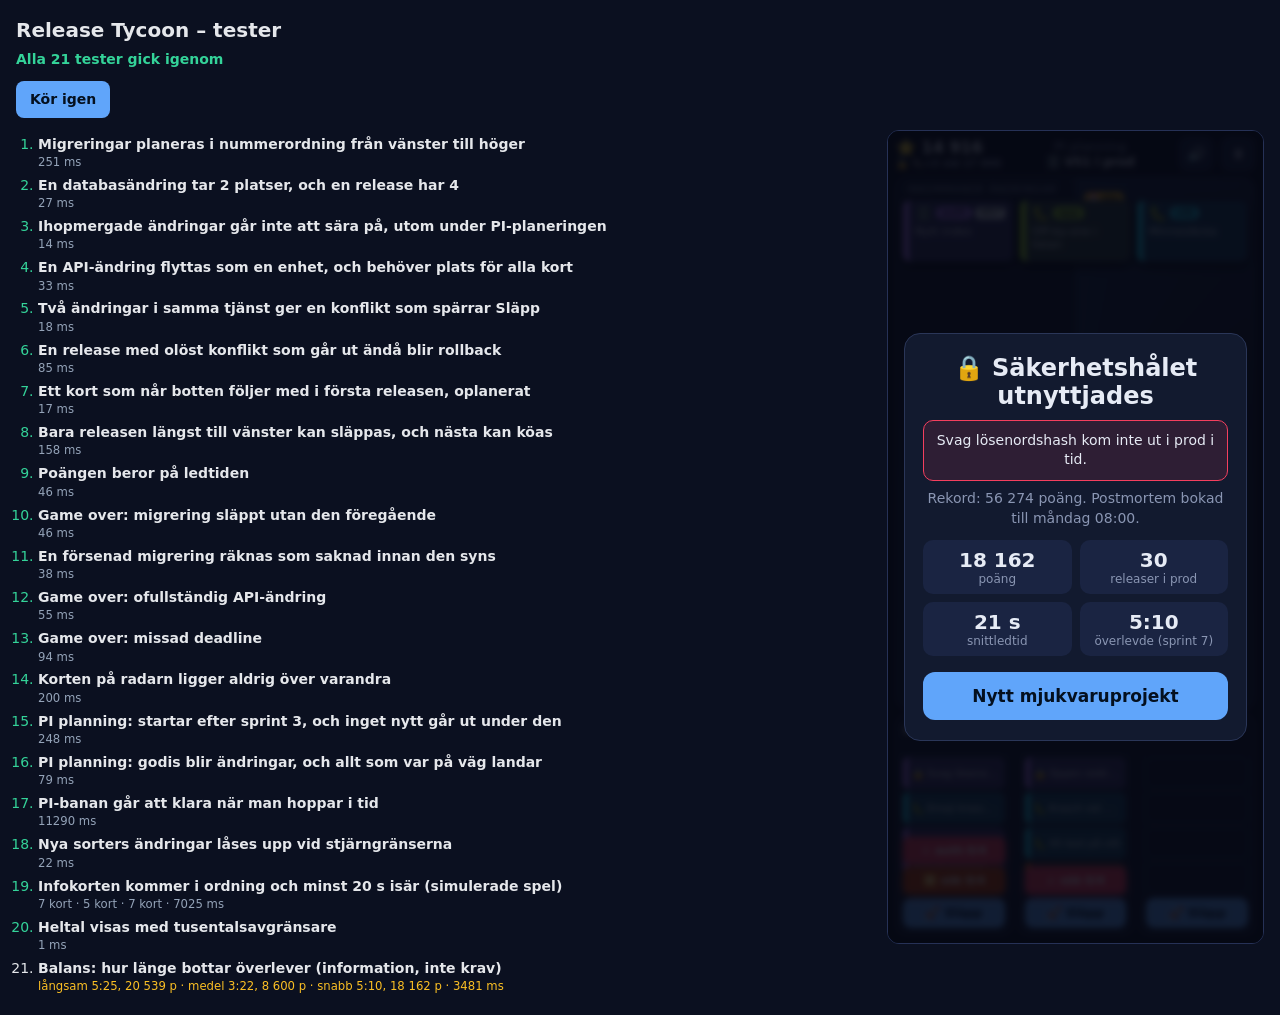
==== tests.html @ c7ff11cc "Genomgång: buggfixar, tester, README och uppdaterad CLAUDE.md - Det gick att köa en release under PI" ====
<!doctype html>
<html lang="sv">
<head>
  <meta charset="utf-8">
  <meta name="viewport" content="width=device-width, initial-scale=1">
  <title>Release Tycoon – tester</title>
  <style>
    :root { --bg: #0b1020; --panel: #141b33; --text: #e5e7eb; --muted: #94a3b8; --good: #34d399; --bad: #f43f5e; --warn: #fbbf24; }
    body { margin: 0; padding: 16px; background: var(--bg); color: var(--text); font: 14px/1.45 system-ui, sans-serif; }
    h1 { font-size: 20px; margin: 0 0 4px; }
    #sum { margin: 0 0 12px; color: var(--muted); }
    #sum.pass { color: var(--good); font-weight: 700; }
    #sum.fail { color: var(--bad); font-weight: 700; }
    ol { padding-left: 22px; margin: 0; }
    li { margin: 4px 0; }
    li.pass::marker { color: var(--good); }
    li.fail { color: var(--bad); }
    li small { display: block; color: var(--muted); white-space: pre-wrap; }
    li.fail small { color: #ffd0d8; }
    li.info small { color: var(--warn); }
    .wrap { display: flex; gap: 16px; align-items: flex-start; flex-wrap: wrap; }
    .results { flex: 1; min-width: 280px; }
    iframe { width: 375px; height: 812px; border: 1px solid #263156; border-radius: 12px; background: var(--panel); flex: none; }
    button { margin-bottom: 12px; padding: 8px 14px; border: 0; border-radius: 8px; background: #60a5fa; color: #04101f; font: inherit; font-weight: 800; }
  </style>
</head>
<body>
  <h1>Release Tycoon – tester</h1>
  <p id="sum">Laddar spelet…</p>
  <button id="again">Kör igen</button>
  <div class="wrap">
    <div class="results"><ol id="out"></ol></div>
    <iframe id="game" src="index.html?test" title="Spelet som testas"></iframe>
  </div>

<script>
// Each test runs inside the game's own window (via eval), so it sees the game's functions and `G` directly.
// The game's random spawns are switched off by fresh(); tests that need randomness (simulations) say so.

const HELPERS = `
var ALL_TIPS = ['conflict', 'db', 'dbOrder', 'sec', 'api', 'deadline', 'spont', 'apiBig', 'pi'];
function fresh(score) {
  start();
  for (const k of ALL_TIPS) G.seenTips.add(k);
  G.paused = true;          // the frame loop stays out of the way; tests drive update() themselves
  G.spawnIn = 1e9;          // no random spawns
  G.conflictIn = 1e9;       // no spontaneous conflicts
  G.score = score || 0;
}
function R(i) { return G.releases[i]; }
function run(seconds, step) { step = step || 0.05; for (let t = 0; t < seconds && G.running; t += step) update(step); }
function assert(cond, msg) { if (!cond) throw new Error(msg || 'assert failed'); }
function eq(a, b, msg) { if (a !== b) throw new Error((msg ? msg + ': ' : '') + 'expected ' + JSON.stringify(b) + ', got ' + JSON.stringify(a)); }
function overTitle() { return document.querySelector('#over-title').textContent; }
// A bot that plays a whole game at a given action rate; info cards and PI planning are clicked through.
function botGame(rate, maxSeconds) {
  start(); G.paused = true;
  const tips = [];
  let steps = 0;
  while (G.running && steps < maxSeconds * 20) {
    if (tipOpen) { tips.push([pages[0].dataset.key, G.t]); finishIntro(); G.paused = true; continue; }
    if (G.pi) { if (G.pi.phase === 'hunt') { G.pi.caught = 4; endHunt(); } if (tipOpen) continue; endPI(); }
    if (Math.random() < rate) {
      const c = [...G.cards.values()].filter((c) => c.where === 'inbox' && c.progress > 0.15).sort((a, b) => b.progress - a.progress)[0];
      if (c) for (const r of G.releases) { if (canPlace(c, r).ok) { tryPlace(c.id, r); break; } }
      const r0 = G.releases[0];
      for (const k of r0.conflicts) k.progress = CONFLICT_TAPS;
      if (r0.state === 'open' && r0.cards.length && !pipelineBusy() && !missingMigrations(r0).length && !incompleteApi(r0).length
        && (r0.cards.length >= 3 || r0.cards.some((id) => G.cards.get(id).dueLeft !== null))) startDeploy(r0);
    }
    update(0.05); steps++;
  }
  return { t: G.t, score: G.score, tips };
}
`;

const tests = [];
function test(name, fn) { tests.push({ name, fn }); }

// ---------- Planning rules ----------

test('Migreringar planeras i nummerordning från vänster till höger', () => {
  fresh(6000);
  const a = spawnCard('db', { dbv: 41 }), b = spawnCard('db', { dbv: 42 });
  G.nextDbv = 43;
  assert(tryPlace(b.id, R(0)), 'V42 ska gå att lägga i första releasen');
  eq(canPlace(a, R(1)).ok, false, 'V41 efter V42');
  eq(canPlace(a, R(0)).ok, true, 'V41 i samma release som V42');
});

test('En databasändring tar 2 platser, och en release har 4', () => {
  fresh(6000);
  const a = spawnCard('db', { dbv: 41 }), b = spawnCard('db', { dbv: 42 }), c = spawnCard('bug');
  G.nextDbv = 43;
  tryPlace(a.id, R(0)); tryPlace(b.id, R(0));
  eq(usedSlots(R(0)), 4);
  eq(canPlace(c, R(0)).ok, false, 'den femte platsen');
});

test('Ihopmergade ändringar går inte att sära på, utom under PI-planeringen', () => {
  fresh();
  const a = spawnCard('bug', { module: 'auth' }), b = spawnCard('bug', { module: 'kassa' });
  tryPlace(a.id, R(0));
  eq(isLocked(a), false, 'ensam i releasen');
  tryPlace(b.id, R(0));
  eq(isLocked(a), true, 'ihop med en annan');
  eq(canPlace(a, R(1)).ok, false, 'flytta en ihopmergad');
  G.pi = { phase: 'plan' };
  eq(isLocked(a), false, 'under PI-planeringen');
  G.pi = null;
});

test('En API-ändring flyttas som en enhet, och behöver plats för alla kort', () => {
  fresh(8000);
  spawnApiGroup();
  run(4);
  const cs = [...G.cards.values()].filter((c) => c.type === 'api');
  eq(cs.length, 2, 'server och klient');
  tryPlace(cs[0].id, R(0)); tryPlace(cs[1].id, R(0));
  assert(tryPlace(cs[0].id, R(1)), 'flytta servern');
  eq(cs[1].releaseId, R(1).id, 'klienten följer med');
  for (const m of ['auth', 'kassa', 'sok']) tryPlace(spawnCard('bug', { module: m }).id, R(2));
  eq(canPlace(cs[0], R(2)).ok, false, 'bara en plats kvar för två kort');
});

test('Två ändringar i samma tjänst ger en konflikt som spärrar Släpp', () => {
  fresh();
  const a = spawnCard('bug', { module: 'auth' }), b = spawnCard('bug', { module: 'auth' });
  tryPlace(a.id, R(0)); tryPlace(b.id, R(0));
  eq(R(0).conflicts.length, 1);
  shipEarly(0);
  eq(R(0).state, 'open', 'Släpp med olöst konflikt');
  for (let i = 0; i < CONFLICT_TAPS; i++) tapConflict(0, 0);
  shipEarly(0);
  eq(R(0).state, 'deploying', 'Släpp efter löst konflikt');
});

test('En release med olöst konflikt som går ut ändå blir rollback', () => {
  fresh();
  const a = spawnCard('bug', { module: 'auth' }), b = spawnCard('bug', { module: 'auth' });
  tryPlace(a.id, R(0)); tryPlace(b.id, R(0));
  startDeploy(R(0)); // as the boss would
  run(DEPLOY_TIME + 0.5);
  eq(G.running, true);
  eq(a.where, 'inbox'); eq(b.where, 'inbox');
  eq(G.shipped, 0);
});

test('Ett kort som når botten följer med i första releasen, oplanerat', () => {
  fresh();
  const c = spawnCard('bug');
  c.progress = 0.999;
  update(0.05);
  eq(c.where, 'release');
  eq(c.releaseId, R(0).id);
  eq(c.unplanned, true);
});

// ---------- Releasing ----------

test('Bara releasen längst till vänster kan släppas, och nästa kan köas', () => {
  fresh();
  const a = spawnCard('bug', { module: 'auth' }), b = spawnCard('bug', { module: 'kassa' });
  tryPlace(a.id, R(0)); tryPlace(b.id, R(1));
  const second = R(1).id;
  shipEarly(1);
  eq(R(1).state, 'open', 'släppa den andra först');
  shipEarly(0);
  eq(R(0).state, 'deploying');
  shipEarly(1);
  eq(R(1).queued, true, 'köa den andra');
  run(DEPLOY_TIME + 0.5);
  eq(G.shipped, 1);
  eq(R(0).id, second, 'den köade är nu först');
  eq(R(0).state, 'deploying', 'och deployas direkt');
});

test('Poängen beror på ledtiden', () => {
  fresh();
  const a = spawnCard('bug');
  tryPlace(a.id, R(0)); startDeploy(R(0));
  run(DEPLOY_TIME + 0.2);
  eq(G.shipped, 1);
  assert(G.score >= 180 && G.score <= 190, 'en buggfix ute efter ~4 s ska ge ~187 p, gav ' + G.score);
});

test('Game over: migrering släppt utan den föregående', () => {
  fresh(6000);
  spawnCard('db', { dbv: 41 });
  const b = spawnCard('db', { dbv: 42 });
  G.nextDbv = 43;
  tryPlace(b.id, R(0)); startDeploy(R(0));
  run(DEPLOY_TIME + 0.5);
  eq(G.running, false);
  assert(overTitle().includes('fel ordning'), overTitle());
});

test('En försenad migrering räknas som saknad innan den syns', () => {
  fresh(6000);
  G.pendingDbv.add(41); G.nextDbv = 43;
  const b = spawnCard('db', { dbv: 42 });
  tryPlace(b.id, R(0));
  eq(missingMigrations(R(0)).map((c) => c.dbv).join(','), '41');
  render();
  assert(laneEls[0].textContent.includes('V41 saknas'), 'varningen i releasen');
});

test('Game over: ofullständig API-ändring', () => {
  fresh(8000);
  spawnApiGroup();
  const server = [...G.cards.values()].find((c) => c.type === 'api');
  tryPlace(server.id, R(0)); startDeploy(R(0));
  run(DEPLOY_TIME + 0.5);
  eq(G.running, false);
  assert(overTitle().includes('Ofullständig'), overTitle());
});

test('Game over: missad deadline', () => {
  fresh(4000);
  const s = spawnCard('sec');
  s.dueLeft = 0.1;
  update(0.2);
  eq(G.running, false);
  assert(overTitle().includes('Säkerhetshålet'), overTitle());
});

// ---------- The radar ----------

test('Korten på radarn ligger aldrig över varandra', () => {
  fresh();
  for (let i = 0; i < 6; i++) spawnCard('bug');
  G.t = 400; // later cards fall faster and catch up
  for (let i = 0; i < 12; i++) spawnCard('bug');
  let worst = Infinity;
  for (let s = 0; s < 600 && G.running; s++) {
    update(0.05);
    const gap = cardGap();
    const inbox = [...G.cards.values()].filter((c) => c.where === 'inbox');
    for (const a of inbox) for (const b of inbox) {
      if (a.id < b.id && a.col === b.col) worst = Math.min(worst, Math.abs(a.progress - b.progress) / gap);
    }
  }
  assert(worst >= 0.999, 'två kort i samma kolumn för nära: ' + worst.toFixed(3) + ' kort isär');
});

// ---------- PI planning ----------

test('PI planning: startar efter sprint 3, och inget nytt går ut under den', () => {
  fresh();
  const a = spawnCard('bug', { module: 'auth' }), b = spawnCard('bug', { module: 'kassa' });
  tryPlace(a.id, R(0)); tryPlace(b.id, R(1));
  startDeploy(R(0));
  G.t = 134.9; G.sprint = 3;
  update(0.2);
  assert(G.pi && G.pi.phase === 'hunt', 'PI planning ska ha startat');
  shipEarly(1);
  assert(!R(1).queued, 'gick att köa en release under PI planning');
  const t0 = G.t;
  for (let i = 0; i < 120; i++) piUpdate(0.05);
  eq(G.shipped, 1, 'pågående deploy går klart');
  eq(G.t, t0, 'klockan står still');
  eq(R(0).state, 'open', 'ingen ny deploy');
});

test('PI planning: godis blir ändringar, och allt som var på väg landar', () => {
  fresh();
  G.t = 134.9; G.sprint = 3;
  update(0.2);
  G.scheduled.push({ at: 99, fn: () => spawnCard('bug', { title: 'Försenad' }) });
  if (G.pi.phase === 'hunt') { G.pi.caught = 3; endHunt(); }
  eq([...G.cards.values()].filter((c) => c.type === 'story').length, 3, 'nya ändringar');
  assert([...G.cards.values()].some((c) => c.title === 'Försenad'), 'det försenade kortet');
  eq(G.scheduled.length, 0);
  endPI();
  eq(G.pi, null);
});

test('PI-banan går att klara när man hoppar i tid', () => {
  let finished = 0;
  for (let n = 0; n < 10; n++) {
    fresh();
    G.t = 134.9; G.sprint = 3;
    update(0.2);
    let held = 0, steps = 0;
    while (G.pi.phase === 'hunt' && steps < 3600) {
      const a = G.pi.av, lv = G.pi.level;
      const ahead = (d) => lv.plats.some((pl) => pl.kind === 'floor' && a.x + d > pl.x && a.x + d < pl.x + pl.w);
      if (held > 0 && !--held) piPress(false);
      if (!held && a.onGround && !ahead(piSpeedAt(a.x / lv.end) * 0.08)) { piPress(true); held = 14; }
      piUpdate(1 / 60); steps++;
    }
    if (!G.pi.fell) finished++;
  }
  assert(finished >= 9, 'bara ' + finished + ' av 10 banor klarades');
});

// ---------- Unlocks and info cards ----------

test('Nya sorters ändringar låses upp vid stjärngränserna', () => {
  fresh();
  G.seenTips.clear();
  eq(nextUnlock(), 'db');
  eq(unlocked('db'), false);
  G.score = 2000;
  eq(unlocked('db'), true);
  eq(nextUnlock(), 'sec');
  G.t = 30; G.lastTip = -Infinity;
  update(0.05);
  assert([...G.cards.values()].some((c) => c.type === 'db'), 'en migrering direkt vid gränsen');
});

test('Infokorten kommer i ordning och minst 20 s isär (simulerade spel)', () => {
  const order = Object.keys(UNLOCK);
  const notes = [];
  for (const rate of [0.06, 0.1, 0.14]) {
    const g = botGame(rate, 540);
    const tips = g.tips.filter(([k]) => k !== 'conflict');
    for (let i = 1; i < tips.length; i++) {
      const gap = tips[i][1] - tips[i - 1][1];
      assert(gap >= TIP_GAP - 0.01, tips[i - 1][0] + ' → ' + tips[i][0] + ' bara ' + gap.toFixed(1) + ' s isär');
    }
    const kinds = tips.map(([k]) => k).filter((k) => k !== 'pi');
    const idx = kinds.map((k) => order.indexOf(k));
    assert(idx.every((v, i) => i === 0 || v > idx[i - 1]), 'fel ordning: ' + kinds.join(', '));
    notes.push(kinds.length + ' kort');
  }
  return notes.join(' · ');
});

// ---------- Misc ----------

test('Heltal visas med tusentalsavgränsare', () => {
  eq(fmt(1234567), '1 234 567');
  eq(fmt(999), '999');
});

test('Balans: hur länge bottar överlever (information, inte krav)', () => {
  const rows = [];
  for (const [name, rate] of [['långsam', 0.04], ['medel', 0.08], ['snabb', 0.16]]) {
    const g = botGame(rate, 900);
    const m = Math.floor(g.t / 60), s = Math.floor(g.t % 60);
    rows.push(name + ' ' + m + ':' + String(s).padStart(2, '0') + ', ' + fmt(g.score) + ' p');
  }
  return { info: rows.join(' · ') };
});

// ---------- Runner ----------

const frame = document.getElementById('game');
const out = document.getElementById('out');
const sum = document.getElementById('sum');

function runAll() {
  const w = frame.contentWindow;
  const savedHi = w.localStorage.getItem('rm-hi');
  w.eval('soundMode = "off"');
  out.innerHTML = '';
  let pass = 0, fail = 0;
  for (const t of tests) {
    const li = document.createElement('li');
    const t0 = performance.now();
    try {
      const res = w.eval(HELPERS + '\n(' + t.fn.toString() + ')()');
      const ms = Math.round(performance.now() - t0);
      const info = res && typeof res === 'object' ? res.info : res;
      li.className = res && res.info ? 'info' : 'pass';
      li.innerHTML = '<b></b><small></small>';
      li.firstChild.textContent = t.name;
      li.lastChild.textContent = (info ? info + ' · ' : '') + ms + ' ms';
      pass++;
    } catch (e) {
      li.className = 'fail';
      li.innerHTML = '<b></b><small></small>';
      li.firstChild.textContent = t.name;
      li.lastChild.textContent = e.message;
      fail++;
    }
    out.appendChild(li);
  }
  if (savedHi === null) w.localStorage.removeItem('rm-hi'); else w.localStorage.setItem('rm-hi', savedHi);
  w.eval('if (G) G.paused = true');
  sum.textContent = fail ? `${fail} av ${tests.length} tester misslyckades` : `Alla ${tests.length} tester gick igenom`;
  sum.className = fail ? 'fail' : 'pass';
  window.testResult = { pass, fail };
}

frame.addEventListener('load', () => setTimeout(runAll, 100));
document.getElementById('again').addEventListener('click', () => frame.contentWindow.location.reload());
</script>
</body>
</html>
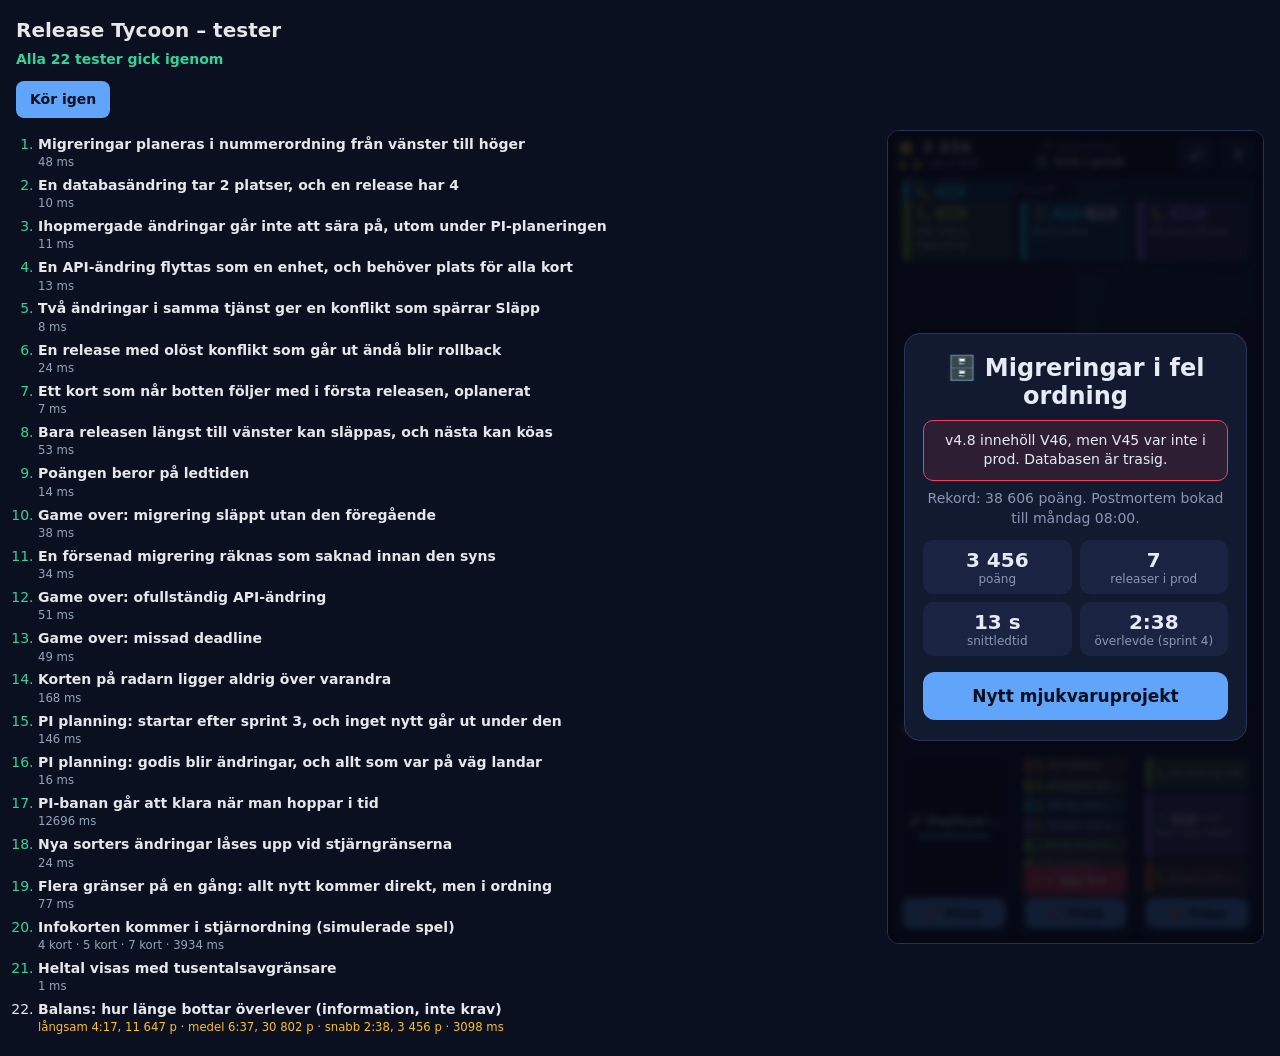
==== commit 0600c7bc: "Ta bort 20-sekundersregeln mellan infokort När progressionen styrs av stjärnor dyker det nya upp dir" ====
--- a/tests.html
+++ b/tests.html
@@ -304,21 +304,33 @@
   G.score = 2000;
   eq(unlocked('db'), true);
   eq(nextUnlock(), 'sec');
-  G.t = 30; G.lastTip = -Infinity;
+  G.t = 30;
   update(0.05);
   assert([...G.cards.values()].some((c) => c.type === 'db'), 'en migrering direkt vid gränsen');
 });
 
-test('Infokorten kommer i ordning och minst 20 s isär (simulerade spel)', () => {
+test('Flera gränser på en gång: allt nytt kommer direkt, men i ordning', () => {
+  fresh();
+  G.seenTips.clear();
+  G.seenTips.add('conflict');
+  G.score = 5000; // db, sec and dbOrder at once
+  G.t = 30;
+  update(0.05);
+  eq([...G.seenTips].join(','), 'conflict,db', 'först migreringar');
+  finishIntro(); G.paused = true;
+  update(0.05);
+  assert(G.seenTips.has('sec'), 'sen säkerhetsfixar, direkt efter');
+  finishIntro(); G.paused = true;
+  update(0.05);
+  assert(G.seenTips.has('dbOrder'), 'sen fel ordning, direkt efter');
+});
+
+test('Infokorten kommer i stjärnordning (simulerade spel)', () => {
   const order = Object.keys(UNLOCK);
   const notes = [];
   for (const rate of [0.06, 0.1, 0.14]) {
     const g = botGame(rate, 540);
     const tips = g.tips.filter(([k]) => k !== 'conflict');
-    for (let i = 1; i < tips.length; i++) {
-      const gap = tips[i][1] - tips[i - 1][1];
-      assert(gap >= TIP_GAP - 0.01, tips[i - 1][0] + ' → ' + tips[i][0] + ' bara ' + gap.toFixed(1) + ' s isär');
-    }
     const kinds = tips.map(([k]) => k).filter((k) => k !== 'pi');
     const idx = kinds.map((k) => order.indexOf(k));
     assert(idx.every((v, i) => i === 0 || v > idx[i - 1]), 'fel ordning: ' + kinds.join(', '));
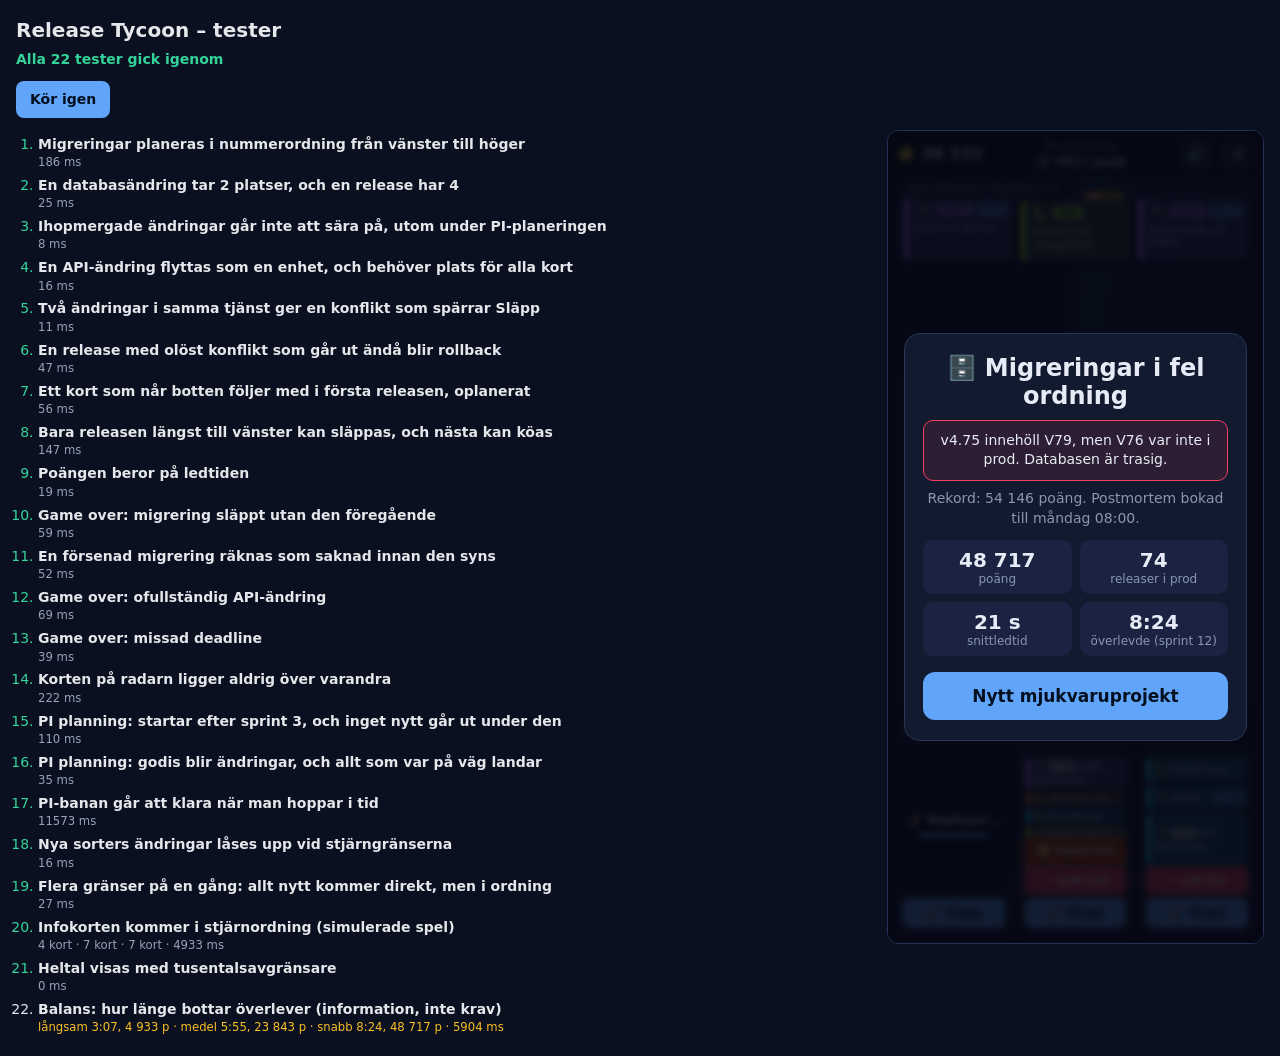
==== commit 717c53ed: "API-ändringar före migreringar i fel ordning API-ändringar låses upp vid 5 000 ⭐ och migreringar i f" ====
--- a/tests.html
+++ b/tests.html
@@ -111,7 +111,7 @@
 });
 
 test('En API-ändring flyttas som en enhet, och behöver plats för alla kort', () => {
-  fresh(8000);
+  fresh(6000);
   spawnApiGroup();
   run(4);
   const cs = [...G.cards.values()].filter((c) => c.type === 'api');
@@ -313,7 +313,7 @@
   fresh();
   G.seenTips.clear();
   G.seenTips.add('conflict');
-  G.score = 5000; // db, sec and dbOrder at once
+  G.score = 5000; // db, sec and api at once
   G.t = 30;
   update(0.05);
   eq([...G.seenTips].join(','), 'conflict,db', 'först migreringar');
@@ -322,7 +322,7 @@
   assert(G.seenTips.has('sec'), 'sen säkerhetsfixar, direkt efter');
   finishIntro(); G.paused = true;
   update(0.05);
-  assert(G.seenTips.has('dbOrder'), 'sen fel ordning, direkt efter');
+  assert(G.seenTips.has('api'), 'sen API-ändringar, direkt efter');
 });
 
 test('Infokorten kommer i stjärnordning (simulerade spel)', () => {
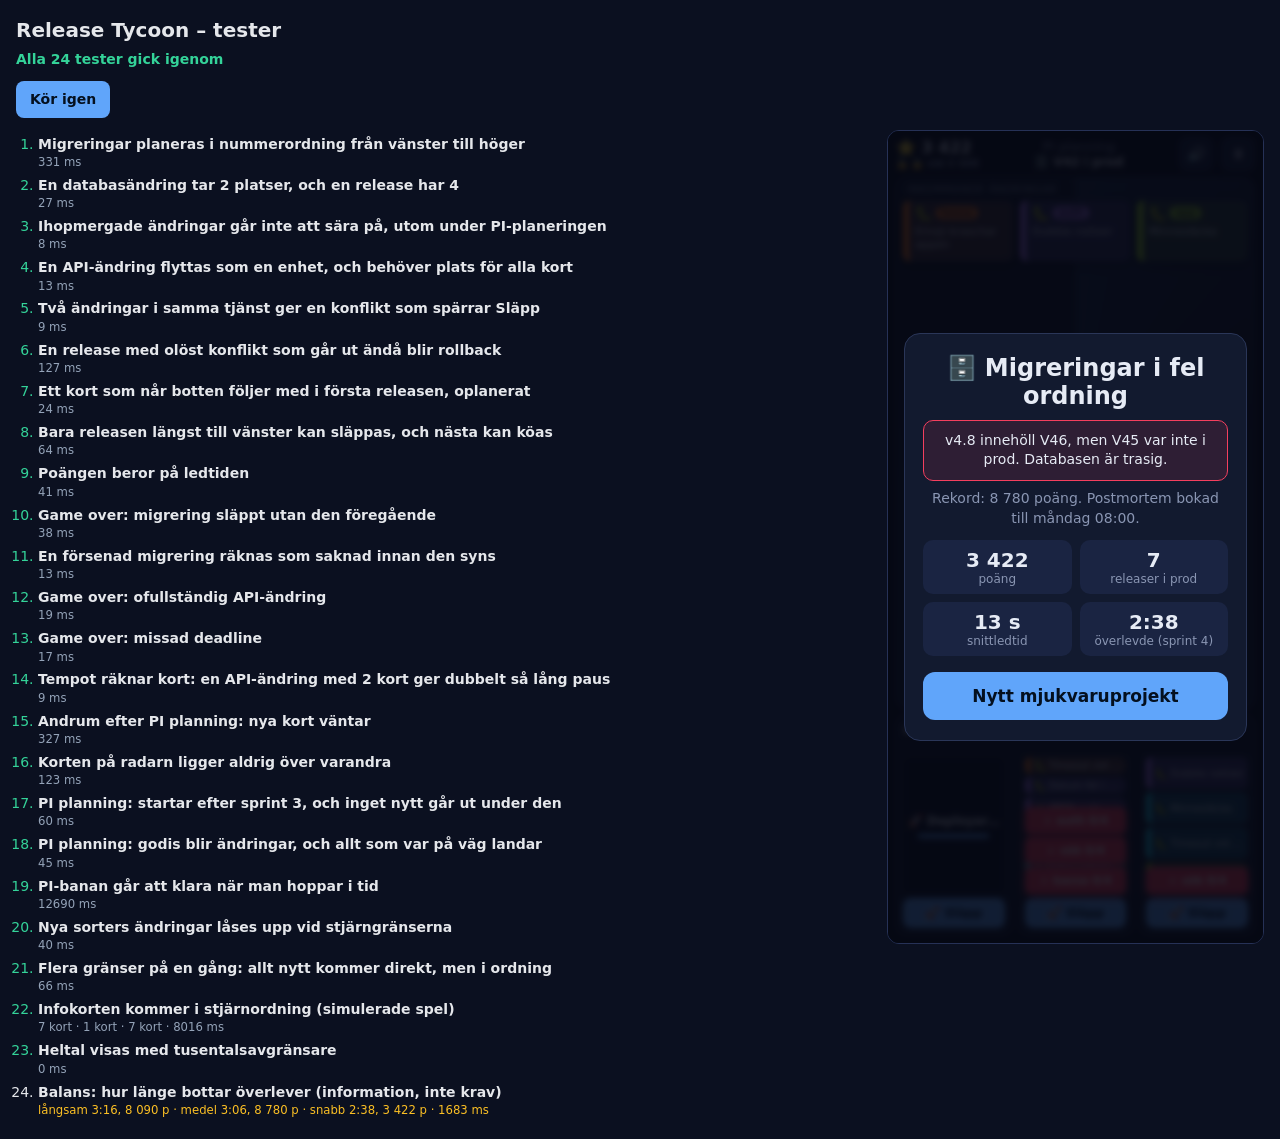
==== commit a6e000e7: "Tempot räknar kort, och andrum efter PI planning En API-ändring med tre kort räknas som tre: nästa n" ====
--- a/tests.html
+++ b/tests.html
@@ -224,6 +224,32 @@
   assert(overTitle().includes('Säkerhetshålet'), overTitle());
 });
 
+// ---------- Pace ----------
+
+test('Tempot räknar kort: en API-ändring med 2 kort ger dubbelt så lång paus', () => {
+  fresh(6000);
+  G.t = 200;
+  G.spawnIn = 0;
+  const orig = Math.random;
+  Math.random = () => 0.99; // picks an API change; rand(0.7, 1.3) gives 1.294
+  try { update(0.05); } finally { Math.random = orig; }
+  eq([...G.cards.values()].filter((c) => c.type === 'api').length, 1, 'servern direkt');
+  eq(G.scheduled.length, 1, 'klienten på väg');
+  const expected = spawnInterval() * (0.7 + 0.99 * 0.6) * 2;
+  assert(Math.abs(G.spawnIn - expected) < 0.01, 'väntetid ' + G.spawnIn.toFixed(2) + ' s, väntade ' + expected.toFixed(2));
+});
+
+test('Andrum efter PI planning: nya kort väntar', () => {
+  fresh();
+  G.t = 134.9; G.sprint = 3;
+  update(0.2);
+  G.spawnIn = 1;
+  if (G.pi.phase === 'hunt') { G.pi.caught = 4; endHunt(); }
+  endPI();
+  const expected = Math.min(PI_BREATHER, spawnInterval() * 4);
+  assert(Math.abs(G.spawnIn - expected) < 0.01, 'väntetid ' + G.spawnIn.toFixed(2) + ' s, väntade ' + expected.toFixed(2));
+});
+
 // ---------- The radar ----------
 
 test('Korten på radarn ligger aldrig över varandra', () => {
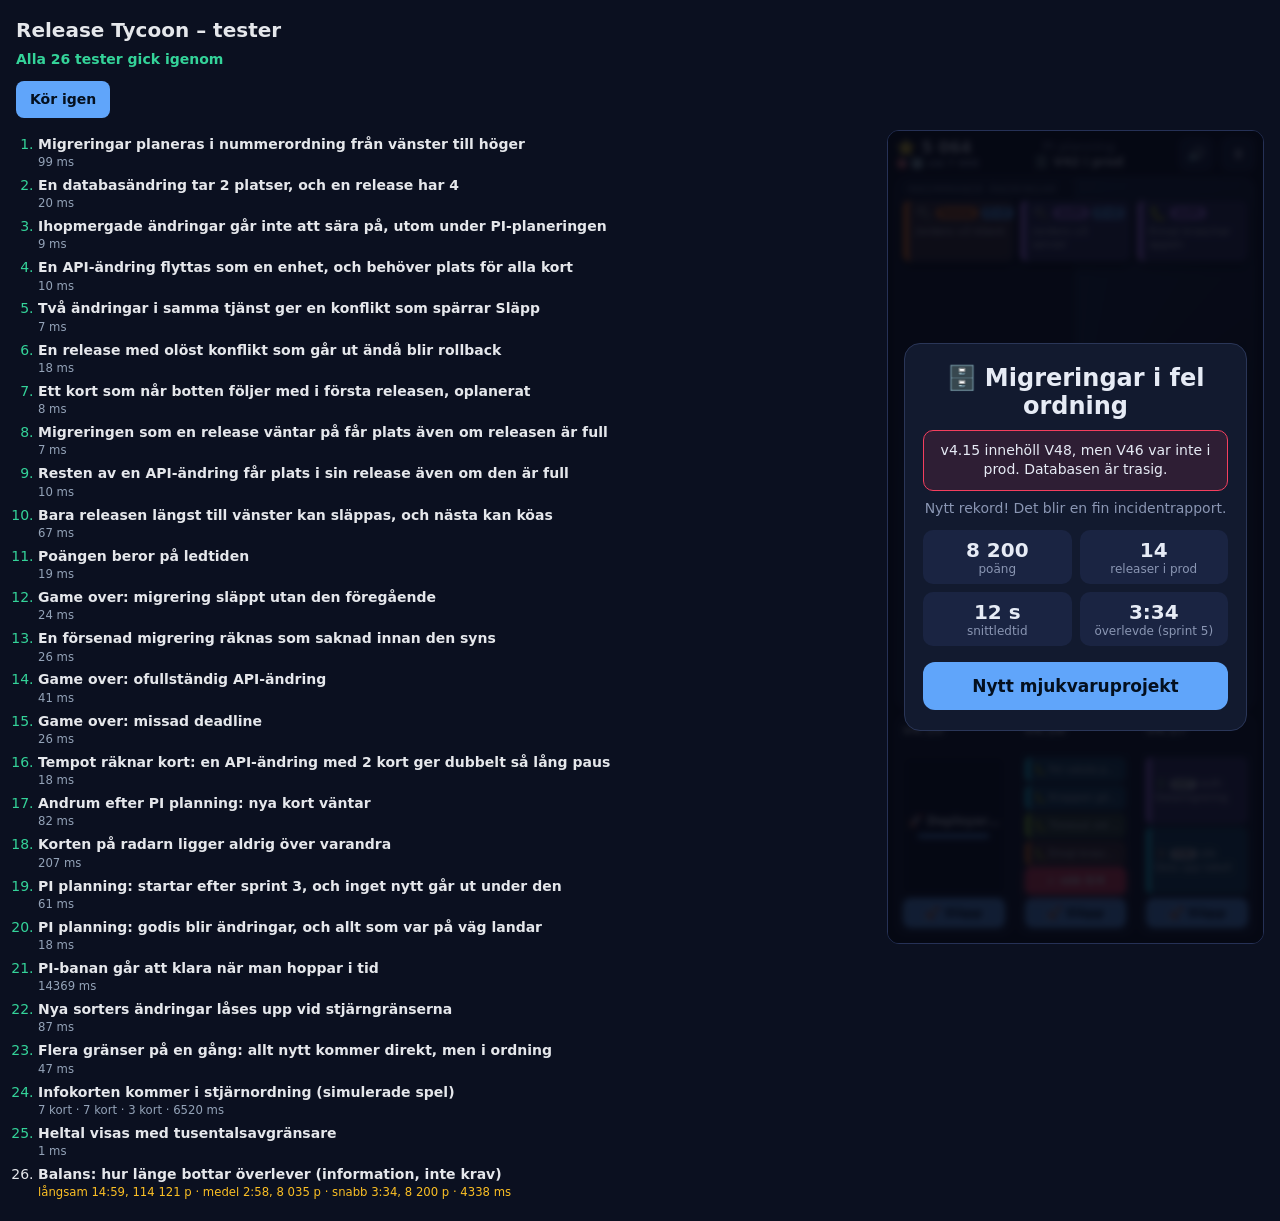
==== commit 119db46f: "Ändringen som en release väntar på får alltid plats En migrering som releasen saknar, eller resten a" ====
--- a/tests.html
+++ b/tests.html
@@ -156,6 +156,34 @@
   eq(c.unplanned, true);
 });
 
+test('Migreringen som en release väntar på får plats även om releasen är full', () => {
+  fresh(8000);
+  G.pendingDbv.add(45); G.nextDbv = 47;
+  const story = spawnCard('story', { module: 'app' }), v46 = spawnCard('db', { dbv: 46, module: 'sok' });
+  tryPlace(story.id, R(0)); tryPlace(v46.id, R(0));
+  eq(isLocked(v46), true, 'V46 är ihopmergad');
+  const v45 = spawnCard('db', { dbv: 45, module: 'kassa' });
+  assert(tryPlace(v45.id, R(0)), 'V45 ska få plats i releasen som väntar på den');
+  eq(usedSlots(R(0)), 5, 'överfull');
+  eq(missingMigrations(R(0)).length, 0, 'inget saknas längre');
+  const bug = spawnCard('bug', { module: 'auth' });
+  eq(canPlace(bug, R(0)).ok, false, 'en vanlig ändring får fortfarande inte plats');
+});
+
+test('Resten av en API-ändring får plats i sin release även om den är full', () => {
+  fresh(8000);
+  spawnApiGroup();
+  const server = [...G.cards.values()].find((c) => c.type === 'api');
+  tryPlace(server.id, R(0));
+  for (const m of ['auth', 'kassa', 'sok', 'app'].filter((m) => m !== server.module).slice(0, 3)) tryPlace(spawnCard('bug', { module: m }).id, R(0));
+  eq(usedSlots(R(0)), 4);
+  run(4);
+  const client = [...G.cards.values()].find((c) => c.type === 'api' && c.role === 'klient');
+  assert(client && client.where === 'inbox', 'klienten ska ha dykt upp');
+  assert(tryPlace(client.id, R(0)), 'klienten ska få plats hos sin server');
+  eq(incompleteApi(R(0)).length, 0);
+});
+
 // ---------- Releasing ----------
 
 test('Bara releasen längst till vänster kan släppas, och nästa kan köas', () => {
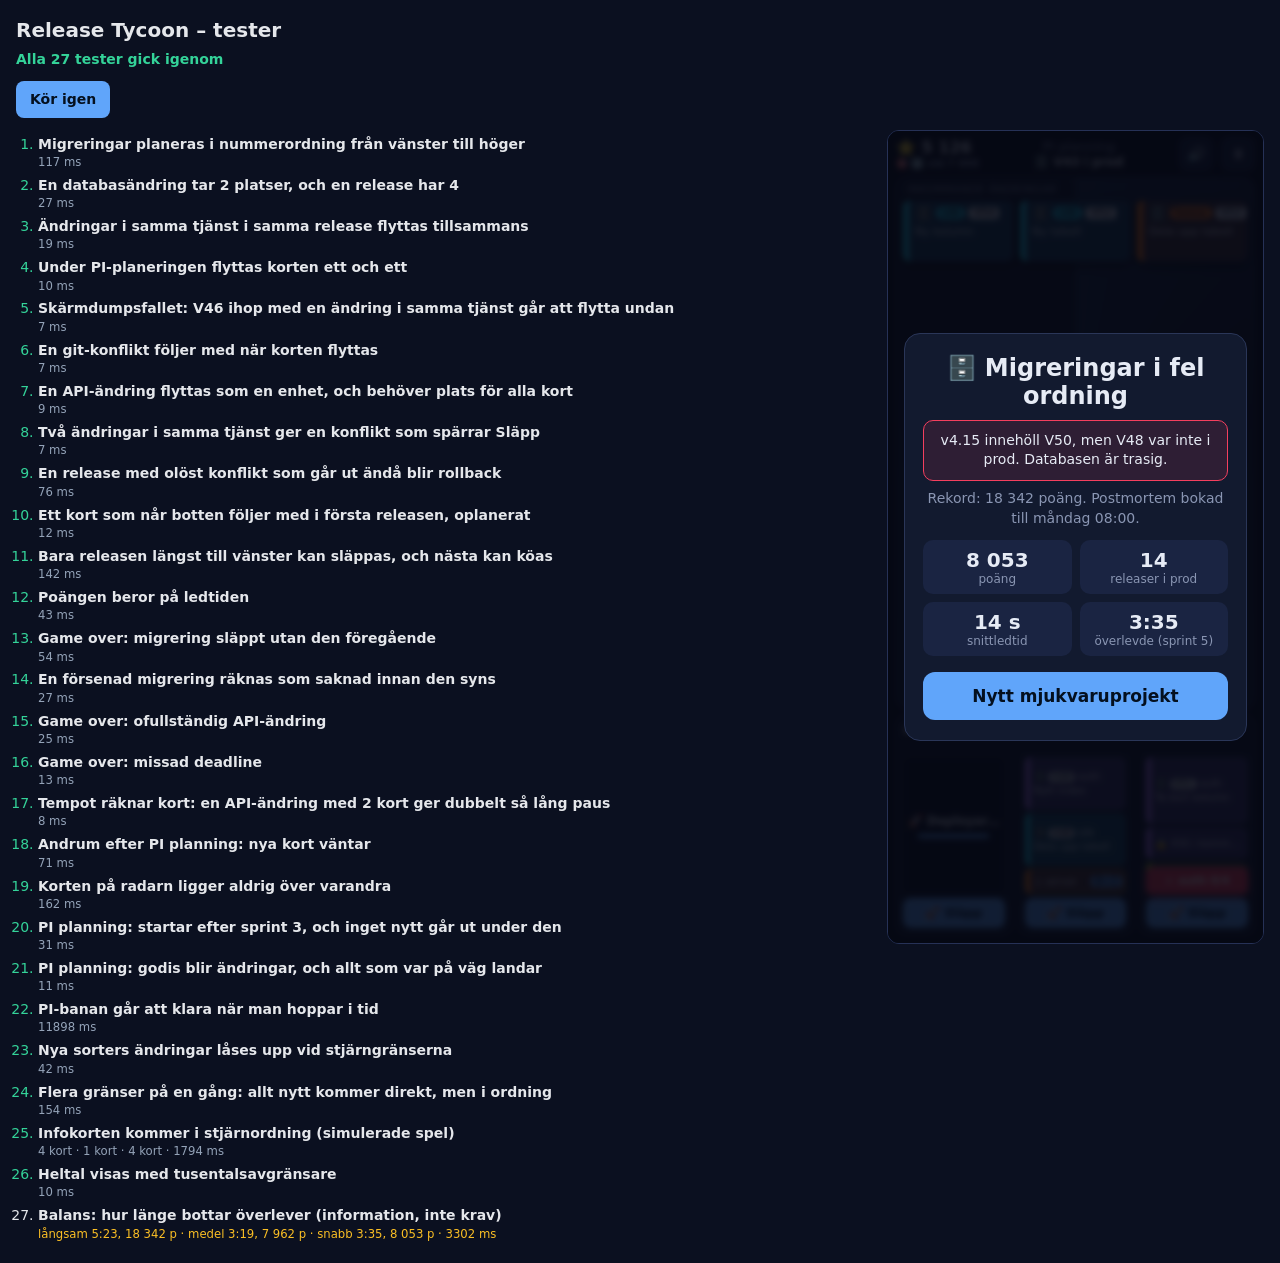
==== commit c3dc6888: "Ändringar i samma tjänst flyttas tillsammans mellan releaser Ersätter förra ändringen (att det sakna" ====
--- a/tests.html
+++ b/tests.html
@@ -97,17 +97,54 @@
   eq(canPlace(c, R(0)).ok, false, 'den femte platsen');
 });
 
-test('Ihopmergade ändringar går inte att sära på, utom under PI-planeringen', () => {
-  fresh();
-  const a = spawnCard('bug', { module: 'auth' }), b = spawnCard('bug', { module: 'kassa' });
-  tryPlace(a.id, R(0));
-  eq(isLocked(a), false, 'ensam i releasen');
-  tryPlace(b.id, R(0));
-  eq(isLocked(a), true, 'ihop med en annan');
-  eq(canPlace(a, R(1)).ok, false, 'flytta en ihopmergad');
+test('Ändringar i samma tjänst i samma release flyttas tillsammans', () => {
+  fresh();
+  const a = spawnCard('bug', { module: 'sok' }), b = spawnCard('bug', { module: 'sok' }), c = spawnCard('bug', { module: 'auth' });
+  tryPlace(a.id, R(0)); tryPlace(b.id, R(0)); tryPlace(c.id, R(0));
+  assert(tryPlace(a.id, R(1)), 'flytta den ena sök-ändringen');
+  eq(b.releaseId, R(1).id, 'den andra sök-ändringen följer med');
+  eq(c.releaseId, R(0).id, 'auth stannar kvar');
+  assert(tryPlace(c.id, R(2)), 'en ensam tjänst går att flytta för sig');
+});
+
+test('Under PI-planeringen flyttas korten ett och ett', () => {
+  fresh();
+  const a = spawnCard('bug', { module: 'sok' }), b = spawnCard('bug', { module: 'sok' });
+  tryPlace(a.id, R(0)); tryPlace(b.id, R(0));
   G.pi = { phase: 'plan' };
-  eq(isLocked(a), false, 'under PI-planeringen');
+  assert(tryPlace(a.id, R(1)));
+  eq(b.releaseId, R(0).id, 'den andra stannar');
   G.pi = null;
+});
+
+test('Skärmdumpsfallet: V46 ihop med en ändring i samma tjänst går att flytta undan', () => {
+  fresh(8000);
+  G.pendingDbv.add(45); G.nextDbv = 47;
+  const story = spawnCard('story', { module: 'sok' }), v46 = spawnCard('db', { dbv: 46, module: 'sok' });
+  tryPlace(story.id, R(0)); tryPlace(v46.id, R(0));
+  assert(tryPlace(story.id, R(1)), 'flytta båda till nästa release');
+  eq(v46.releaseId, R(1).id, 'V46 följer med');
+  const v45 = spawnCard('db', { dbv: 45, module: 'kassa' });
+  assert(tryPlace(v45.id, R(0)), 'V45 i första releasen');
+  eq(missingMigrations(R(1)).filter((m) => m.where === 'pending').length, 0);
+});
+
+test('En git-konflikt följer med när korten flyttas', () => {
+  fresh();
+  const a = spawnCard('bug', { module: 'auth' }), b = spawnCard('bug', { module: 'auth' });
+  tryPlace(a.id, R(0)); tryPlace(b.id, R(0));
+  tapConflict(0, 0); tapConflict(0, 0);
+  assert(tryPlace(a.id, R(1)));
+  eq(R(0).conflicts.filter((k) => k.progress < CONFLICT_TAPS).length, 0, 'ingen konflikt kvar i den gamla');
+  eq(R(1).conflicts.length, 1, 'konflikten i den nya');
+  eq(R(1).conflicts[0].progress, 2, 'med tryckningarna kvar');
+  const c = spawnCard('bug', { module: 'kassa' });
+  tryPlace(c.id, R(2));
+  R(2).conflicts = [{ module: 'kassa', progress: 1, spont: true }]; // a rebase half done
+  assert(tryPlace(c.id, R(0)));
+  eq(R(0).conflicts.length, 1, 'rebasen följer med');
+  eq(R(0).conflicts[0].spont, true);
+  eq(R(0).conflicts[0].progress, 1);
 });
 
 test('En API-ändring flyttas som en enhet, och behöver plats för alla kort', () => {
@@ -154,34 +191,6 @@
   eq(c.where, 'release');
   eq(c.releaseId, R(0).id);
   eq(c.unplanned, true);
-});
-
-test('Migreringen som en release väntar på får plats även om releasen är full', () => {
-  fresh(8000);
-  G.pendingDbv.add(45); G.nextDbv = 47;
-  const story = spawnCard('story', { module: 'app' }), v46 = spawnCard('db', { dbv: 46, module: 'sok' });
-  tryPlace(story.id, R(0)); tryPlace(v46.id, R(0));
-  eq(isLocked(v46), true, 'V46 är ihopmergad');
-  const v45 = spawnCard('db', { dbv: 45, module: 'kassa' });
-  assert(tryPlace(v45.id, R(0)), 'V45 ska få plats i releasen som väntar på den');
-  eq(usedSlots(R(0)), 5, 'överfull');
-  eq(missingMigrations(R(0)).length, 0, 'inget saknas längre');
-  const bug = spawnCard('bug', { module: 'auth' });
-  eq(canPlace(bug, R(0)).ok, false, 'en vanlig ändring får fortfarande inte plats');
-});
-
-test('Resten av en API-ändring får plats i sin release även om den är full', () => {
-  fresh(8000);
-  spawnApiGroup();
-  const server = [...G.cards.values()].find((c) => c.type === 'api');
-  tryPlace(server.id, R(0));
-  for (const m of ['auth', 'kassa', 'sok', 'app'].filter((m) => m !== server.module).slice(0, 3)) tryPlace(spawnCard('bug', { module: m }).id, R(0));
-  eq(usedSlots(R(0)), 4);
-  run(4);
-  const client = [...G.cards.values()].find((c) => c.type === 'api' && c.role === 'klient');
-  assert(client && client.where === 'inbox', 'klienten ska ha dykt upp');
-  assert(tryPlace(client.id, R(0)), 'klienten ska få plats hos sin server');
-  eq(incompleteApi(R(0)).length, 0);
 });
 
 // ---------- Releasing ----------
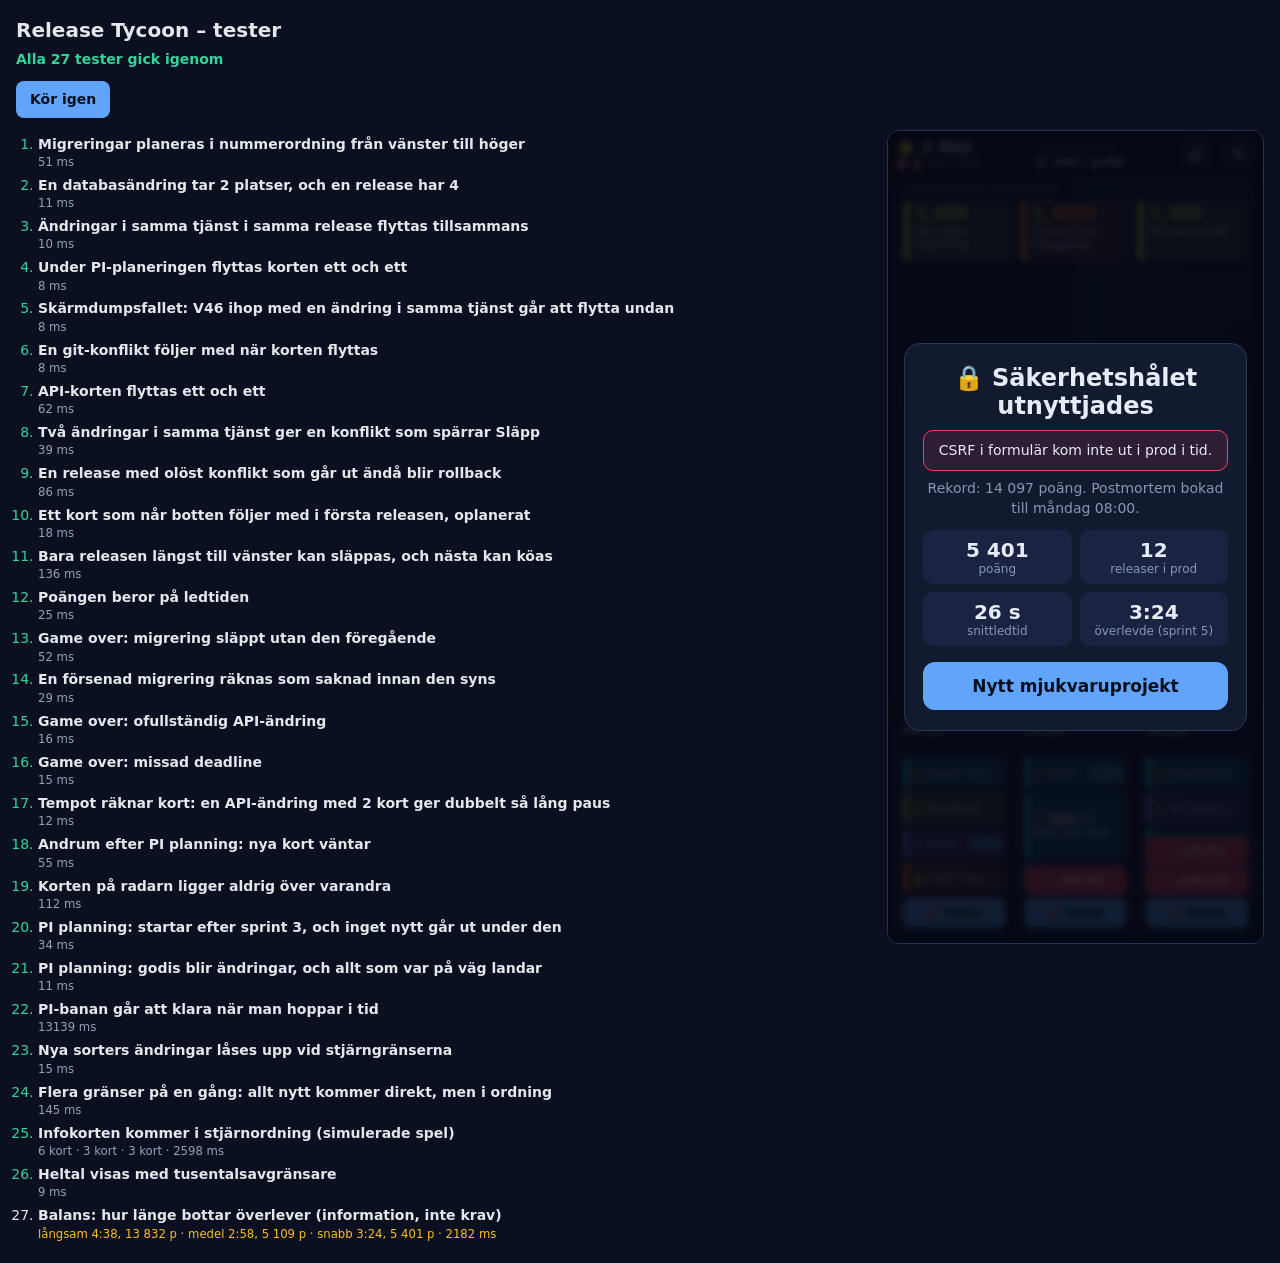
==== commit 9e15832b: "API-kort flyttas ett och ett Korten i en API-ändring följer inte längre med varandra när man flyttar" ====
--- a/tests.html
+++ b/tests.html
@@ -147,7 +147,7 @@
   eq(R(0).conflicts[0].progress, 1);
 });
 
-test('En API-ändring flyttas som en enhet, och behöver plats för alla kort', () => {
+test('API-korten flyttas ett och ett', () => {
   fresh(6000);
   spawnApiGroup();
   run(4);
@@ -155,9 +155,9 @@
   eq(cs.length, 2, 'server och klient');
   tryPlace(cs[0].id, R(0)); tryPlace(cs[1].id, R(0));
   assert(tryPlace(cs[0].id, R(1)), 'flytta servern');
-  eq(cs[1].releaseId, R(1).id, 'klienten följer med');
-  for (const m of ['auth', 'kassa', 'sok']) tryPlace(spawnCard('bug', { module: m }).id, R(2));
-  eq(canPlace(cs[0], R(2)).ok, false, 'bara en plats kvar för två kort');
+  eq(cs[1].releaseId, R(0).id, 'klienten stannar');
+  render();
+  assert(laneEls[0].textContent.includes('saknas') && laneEls[1].textContent.includes('saknas'), 'båda releaserna varnar');
 });
 
 test('Två ändringar i samma tjänst ger en konflikt som spärrar Släpp', () => {
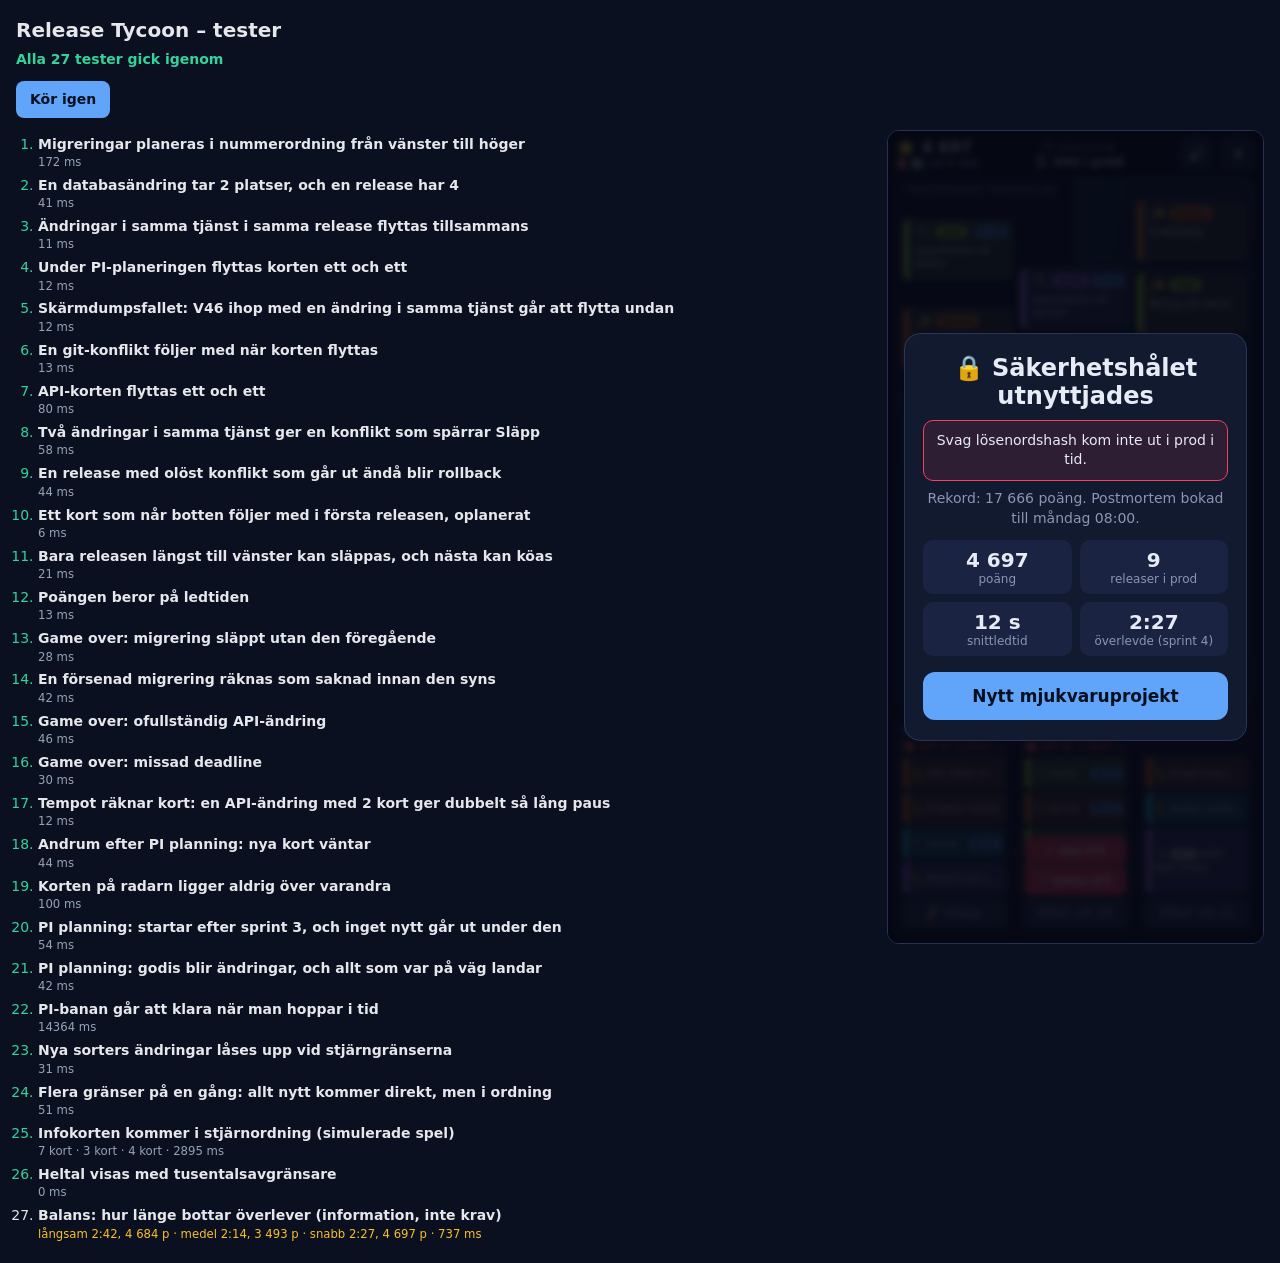
==== commit 7ad8a8fc: "Databasmigreringar låses upp vid 1 500 stjärnor, övriga gränser 500 tidigare Co-Authored-By: Claude " ====
--- a/tests.html
+++ b/tests.html
@@ -364,7 +364,10 @@
   G.seenTips.clear();
   eq(nextUnlock(), 'db');
   eq(unlocked('db'), false);
-  G.score = 2000;
+  eq(UNLOCK.db, 1500);
+  G.score = UNLOCK.db - 1;
+  eq(unlocked('db'), false);
+  G.score = UNLOCK.db;
   eq(unlocked('db'), true);
   eq(nextUnlock(), 'sec');
   G.t = 30;
@@ -376,7 +379,7 @@
   fresh();
   G.seenTips.clear();
   G.seenTips.add('conflict');
-  G.score = 5000; // db, sec and api at once
+  G.score = UNLOCK.api; // db, sec and api at once
   G.t = 30;
   update(0.05);
   eq([...G.seenTips].join(','), 'conflict,db', 'först migreringar');
